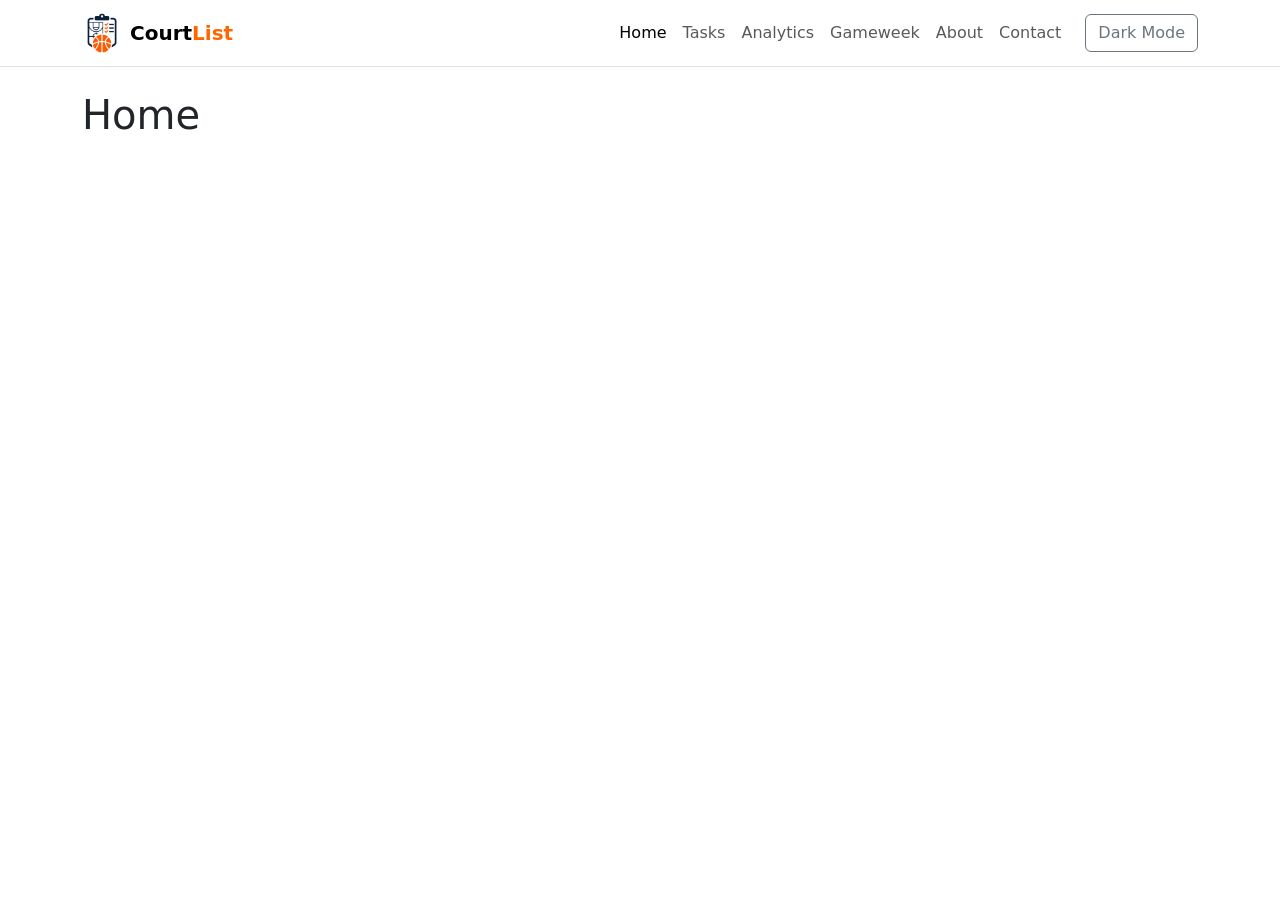
==== index.html @ 0bdaf653 "Added shared navbar" ====
<!doctype html>
<html lang="en">
  <head>
    <meta charset="UTF-8" />
    <meta name="viewport" content="width=device-width, initial-scale=1.0" />
    <meta name="description" content="CourtList: task management for Euroleague game operations." />
    <meta name="author" content="stefancelo" />
    <link rel="icon" type="image/png" sizes="32x32" href="img/faviconcl.png" />
    <title>Home | CourtList</title>
    <link href="https://cdn.jsdelivr.net/npm/bootstrap@5.3.3/dist/css/bootstrap.min.css" rel="stylesheet" />
    <link rel="stylesheet" href="css/style.css" />
  </head>
  <body>
    <div id="site-header"></div>

    <main id="main-content" class="container py-4">
      <h1>Home</h1>
    </main>

    <div id="site-footer"></div>

    <script src="https://cdn.jsdelivr.net/npm/bootstrap@5.3.3/dist/js/bootstrap.bundle.min.js"></script>
    <script src="js/storage.js"></script>
    <script src="js/layout.js"></script>
    <script src="js/home.js"></script>
  </body>
</html>
---- css/style.css ----
:root {
  --cl-orange: #ff6500;
}

.text-orange {
  color: var(--cl-orange);
}
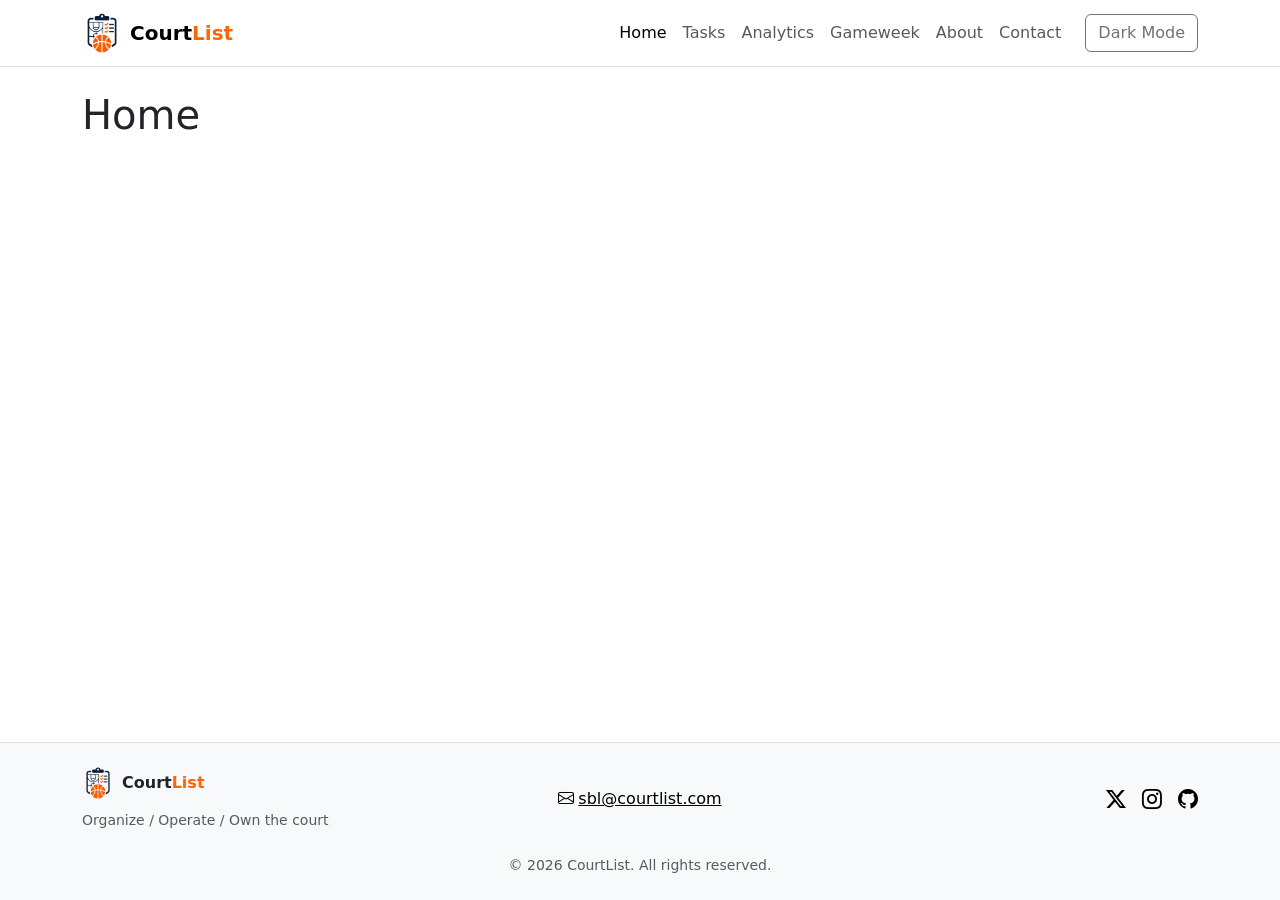
==== commit 11945016: "added shared footer with contact and social" ====
--- a/index.html
+++ b/index.html
@@ -7,7 +7,16 @@
     <meta name="author" content="stefancelo" />
     <link rel="icon" type="image/png" sizes="32x32" href="img/faviconcl.png" />
     <title>Home | CourtList</title>
-    <link href="https://cdn.jsdelivr.net/npm/bootstrap@5.3.3/dist/css/bootstrap.min.css" rel="stylesheet" />
+    <link
+      rel="stylesheet"
+      href="https://cdn.jsdelivr.net/npm/bootstrap@5.3.3/dist/css/bootstrap.min.css"
+      integrity="sha384-QWTKZyjpPEjISv5WaRU9OFeRpok6YctnYmDr5pNlyT2bRjXh0JMhjY6hW+ALEwIH"
+      crossorigin="anonymous" />
+    <link
+      rel="stylesheet"
+      href="https://cdn.jsdelivr.net/npm/bootstrap-icons@1.11.3/font/bootstrap-icons.min.css"
+      integrity="sha384-XGjxtQfXaH2tnPFa9x+ruJTuLE3Aa6LhHSWRr1XeTyhezb4abCG4ccI5AkVDxqC+"
+      crossorigin="anonymous" />
     <link rel="stylesheet" href="css/style.css" />
   </head>
   <body>
@@ -19,7 +28,10 @@
 
     <div id="site-footer"></div>
 
-    <script src="https://cdn.jsdelivr.net/npm/bootstrap@5.3.3/dist/js/bootstrap.bundle.min.js"></script>
+    <script
+      src="https://cdn.jsdelivr.net/npm/bootstrap@5.3.3/dist/js/bootstrap.bundle.min.js"
+      integrity="sha384-YvpcrYf0tY3lHB60NNkmXc5s9fDVZLESaAA55NDzOxhy9GkcIdslK1eN7N6jIeHz"
+      crossorigin="anonymous"></script>
     <script src="js/storage.js"></script>
     <script src="js/layout.js"></script>
     <script src="js/home.js"></script>
--- a/css/style.css
+++ b/css/style.css
@@ -5,4 +5,14 @@
 
 .text-orange {
   color: var(--cl-orange);
+}
+
+body {
+  min-height: 100vh;
+  display: flex;
+  flex-direction: column;
+}
+
+main {
+  flex: 1 0 auto;
 }
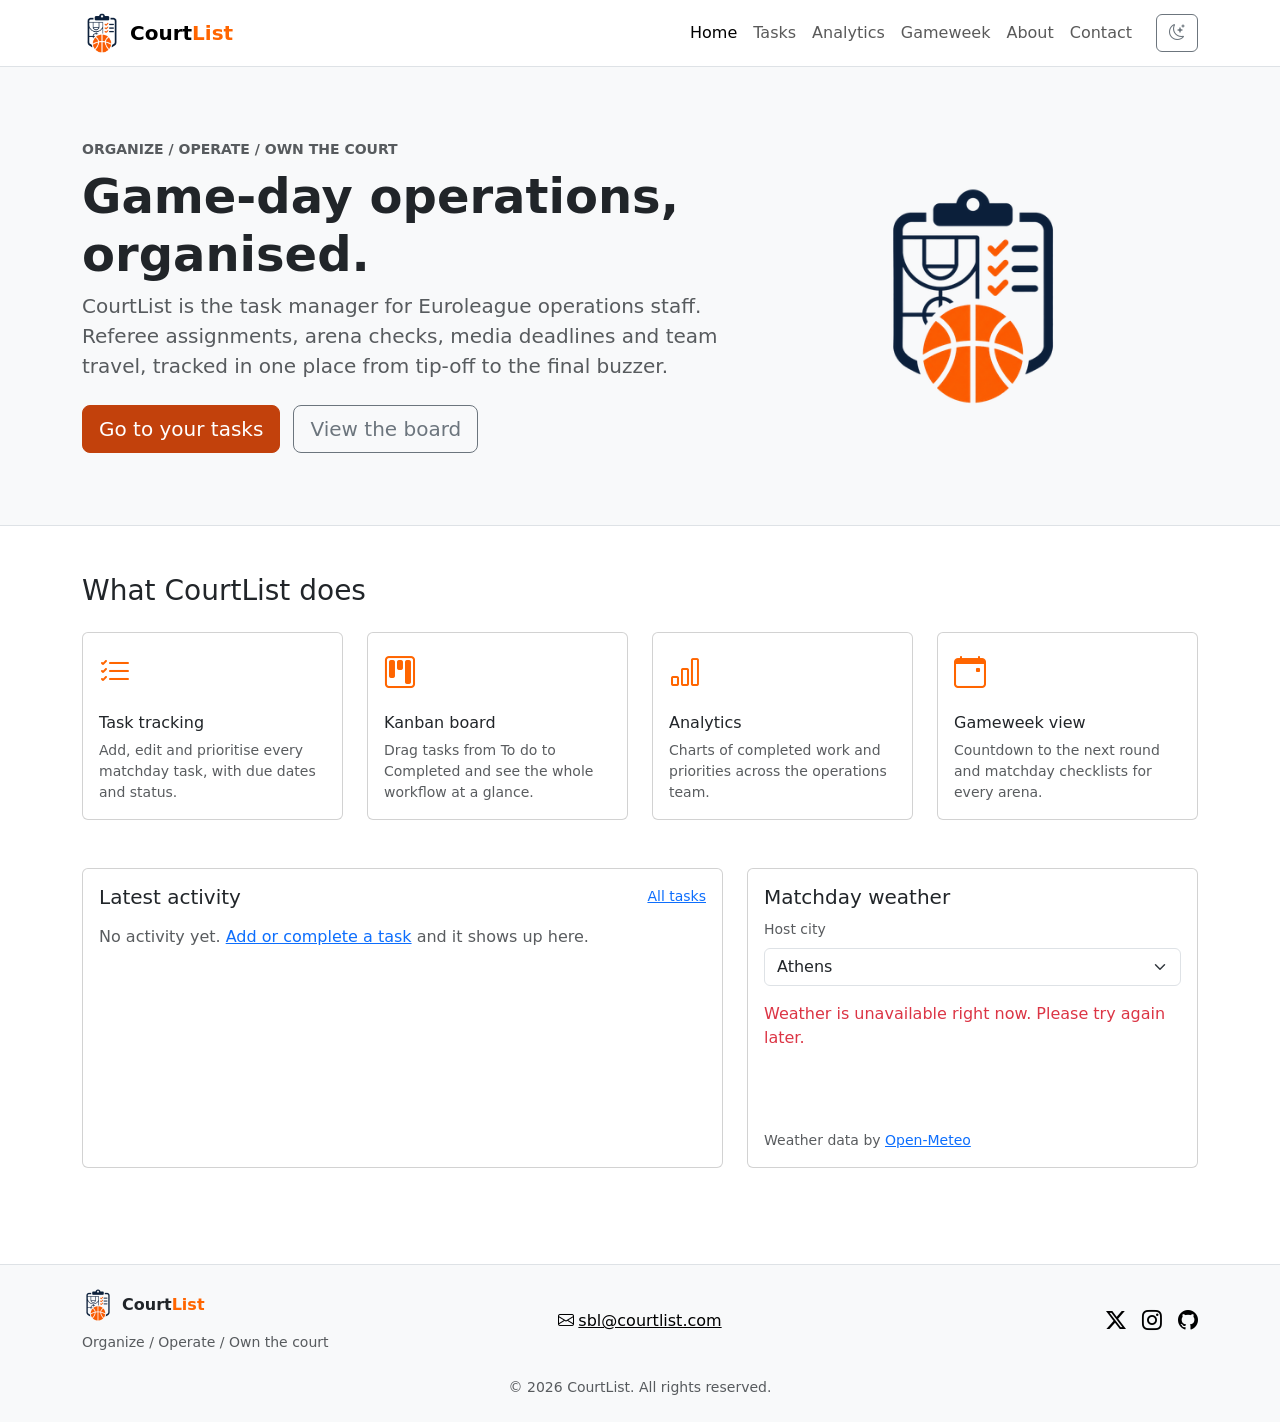
==== commit dca5f9e8: "added on home page: welcome section, weather api, latest activity, feature overview" ====
--- a/index.html
+++ b/index.html
@@ -22,8 +22,116 @@
   <body>
     <div id="site-header"></div>
 
-    <main id="main-content" class="container py-4">
-      <h1>Home</h1>
+    <main id="main-content">
+      <!-- Welcome section -->
+      <section class="py-5 border-bottom bg-body-tertiary" aria-labelledby="hero-heading">
+        <div class="container py-lg-4">
+          <div class="row align-items-center g-4">
+            <div class="col-lg-7">
+              <p class="text-uppercase small fw-semibold text-body-secondary mb-2">
+                Organize / Operate / Own the court
+              </p>
+              <h1 id="hero-heading" class="display-5 fw-bold">Game-day operations, organised.</h1>
+              <p class="lead text-body-secondary mb-4">
+                CourtList is the task manager for Euroleague operations staff. Referee assignments, arena checks, media
+                deadlines and team travel, tracked in one place from tip-off to the final buzzer.
+              </p>
+              <a href="tasks.html" class="btn btn-orange btn-lg">Go to your tasks</a>
+              <a href="analytics.html" class="btn btn-outline-secondary btn-lg ms-sm-2 mt-2 mt-sm-0">View the board</a>
+            </div>
+            <div class="col-lg-5 text-center d-none d-lg-block">
+              <img class="site-logo" src="img/logo-light.png" alt="" width="220" height="220" />
+            </div>
+          </div>
+        </div>
+      </section>
+
+      <!-- Products and features overview -->
+      <section class="container py-5" aria-labelledby="features-heading">
+        <h2 id="features-heading" class="h3 mb-4">What CourtList does</h2>
+        <div class="row g-4">
+          <div class="col-sm-6 col-lg-3">
+            <div class="card h-100">
+              <div class="card-body">
+                <i class="bi bi-list-check fs-2 text-orange" aria-hidden="true"></i>
+                <h3 class="h6 mt-3">Task tracking</h3>
+                <p class="small text-body-secondary mb-0">
+                  Add, edit and prioritise every matchday task, with due dates and status.
+                </p>
+              </div>
+            </div>
+          </div>
+          <div class="col-sm-6 col-lg-3">
+            <div class="card h-100">
+              <div class="card-body">
+                <i class="bi bi-kanban fs-2 text-orange" aria-hidden="true"></i>
+                <h3 class="h6 mt-3">Kanban board</h3>
+                <p class="small text-body-secondary mb-0">
+                  Drag tasks from To do to Completed and see the whole workflow at a glance.
+                </p>
+              </div>
+            </div>
+          </div>
+          <div class="col-sm-6 col-lg-3">
+            <div class="card h-100">
+              <div class="card-body">
+                <i class="bi bi-bar-chart fs-2 text-orange" aria-hidden="true"></i>
+                <h3 class="h6 mt-3">Analytics</h3>
+                <p class="small text-body-secondary mb-0">
+                  Charts of completed work and priorities across the operations team.
+                </p>
+              </div>
+            </div>
+          </div>
+          <div class="col-sm-6 col-lg-3">
+            <div class="card h-100">
+              <div class="card-body">
+                <i class="bi bi-calendar-event fs-2 text-orange" aria-hidden="true"></i>
+                <h3 class="h6 mt-3">Gameweek view</h3>
+                <p class="small text-body-secondary mb-0">
+                  Countdown to the next round and matchday checklists for every arena.
+                </p>
+              </div>
+            </div>
+          </div>
+        </div>
+      </section>
+
+      <!-- Latest activity and weather (Parts C and D) -->
+      <section class="container pb-5">
+        <div class="row g-4">
+          <div class="col-lg-7">
+            <div class="card h-100">
+              <div class="card-body">
+                <div class="d-flex justify-content-between align-items-center mb-3">
+                  <h2 class="h5 mb-0">Latest activity</h2>
+                  <a href="tasks.html" class="small">All tasks</a>
+                </div>
+                <ul id="activity-list" class="list-group list-group-flush"></ul>
+                <p id="activity-empty" class="text-body-secondary mb-0 d-none">
+                  No activity yet. <a href="tasks.html">Add or complete a task</a> and it shows up here.
+                </p>
+              </div>
+            </div>
+          </div>
+
+          <div class="col-lg-5">
+            <div class="card h-100">
+              <div class="card-body">
+                <h2 class="h5">Matchday weather</h2>
+                <label for="weather-city" class="form-label small text-body-secondary">Host city</label>
+                <select id="weather-city" class="form-select mb-3"></select>
+                <div id="weather-output" aria-live="polite">
+                  <p class="text-body-secondary mb-0">Loading weather…</p>
+                </div>
+                <p class="small text-body-secondary mt-3 mb-0">
+                  Weather data by <a href="https://open-meteo.com/" target="_blank" rel="noopener">Open-Meteo</a>
+                </p>
+              </div>
+            </div>
+          </div>
+        </div>
+      </section>
     </main>
 
     <div id="site-footer"></div>
--- a/css/style.css
+++ b/css/style.css
@@ -1,4 +1,3 @@
-
 :root {
   --cl-orange: #ff6500;
 }
@@ -15,4 +14,23 @@
 
 main {
   flex: 1 0 auto;
-}+}
+
+/* Brand button. A darker orange than the logo so white text meets WCAG contrast (about 5:1). */
+.btn-orange {
+  --bs-btn-color: #fff;
+  --bs-btn-bg: #c2410c;
+  --bs-btn-border-color: #c2410c;
+  --bs-btn-hover-color: #fff;
+  --bs-btn-hover-bg: #9a3412;
+  --bs-btn-hover-border-color: #9a3412;
+  --bs-btn-active-color: #fff;
+  --bs-btn-active-bg: #7c2d12;
+  --bs-btn-active-border-color: #7c2d12;
+}
+
+/* Reserve space for the weather widget so the layout doesn't jump while it loads */
+#weather-output {
+  min-height: 7rem;
+  transition: opacity 0.2s;
+}
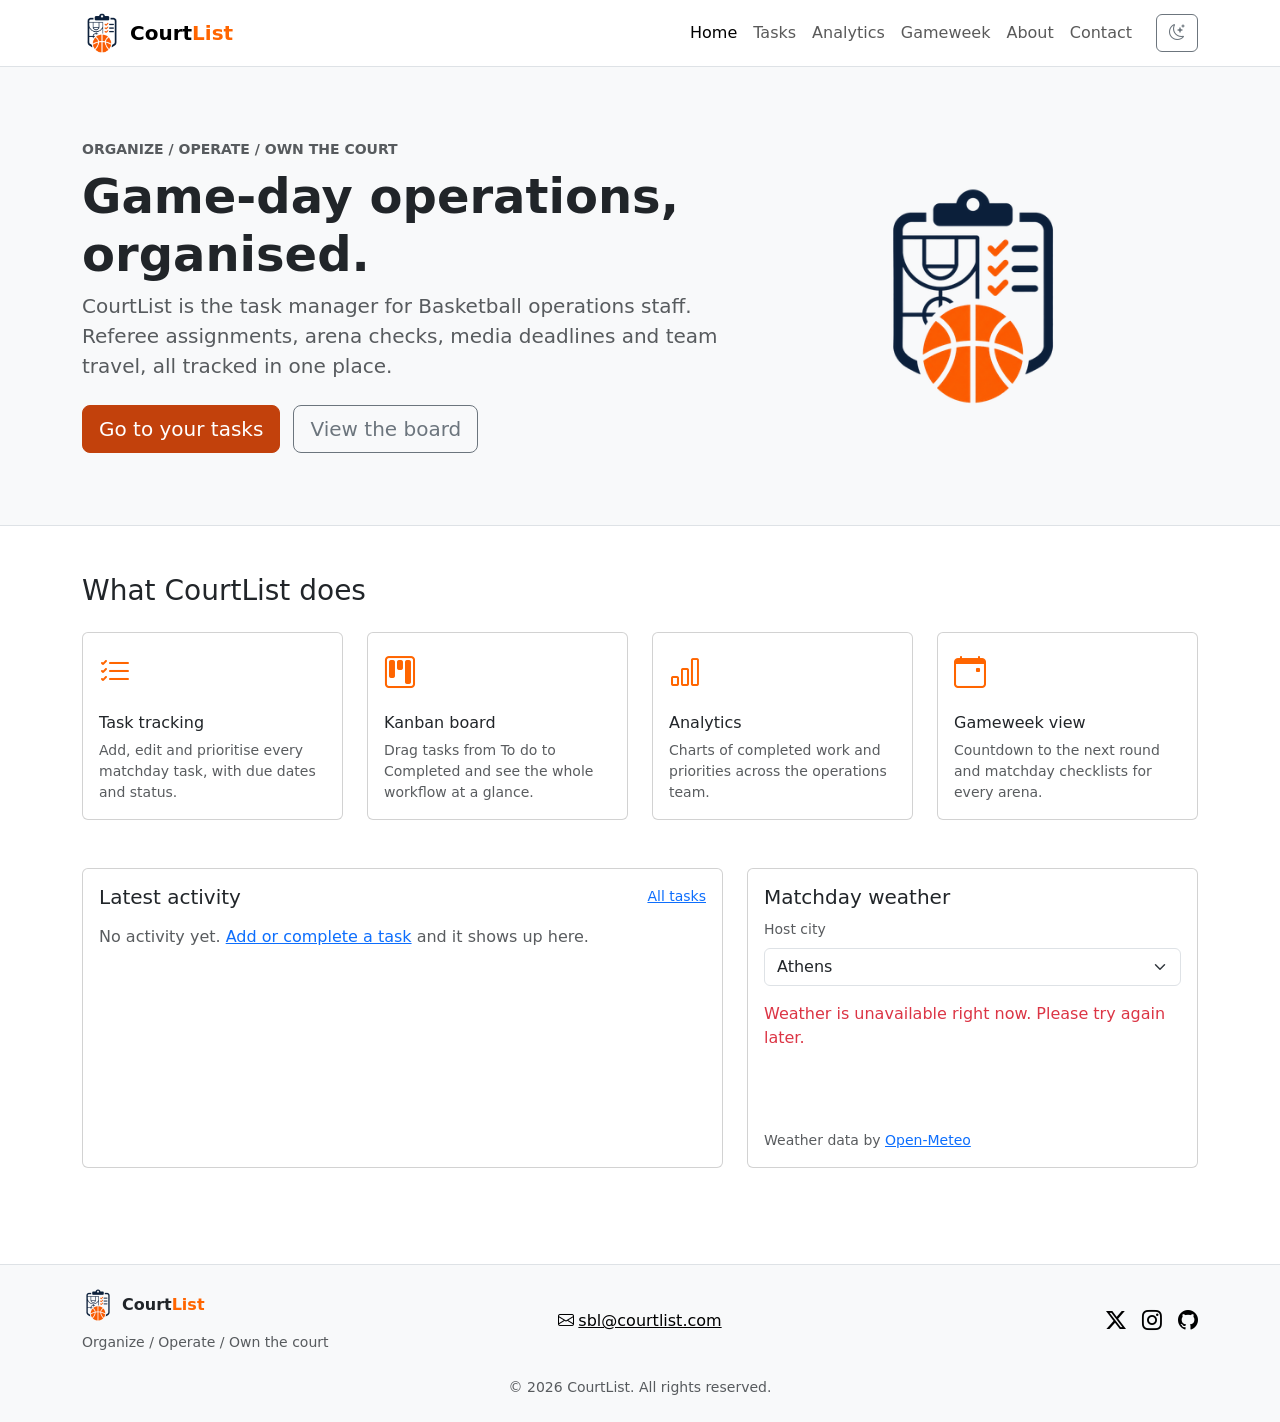
==== commit 2d8f7528: "added chart features on analytics page with chart.js" ====
--- a/index.html
+++ b/index.html
@@ -33,8 +33,8 @@
               </p>
               <h1 id="hero-heading" class="display-5 fw-bold">Game-day operations, organised.</h1>
               <p class="lead text-body-secondary mb-4">
-                CourtList is the task manager for Euroleague operations staff. Referee assignments, arena checks, media
-                deadlines and team travel, tracked in one place from tip-off to the final buzzer.
+                CourtList is the task manager for Basketball operations staff. Referee assignments, arena checks, media
+                deadlines and team travel, all tracked in one place.
               </p>
               <a href="tasks.html" class="btn btn-orange btn-lg">Go to your tasks</a>
               <a href="analytics.html" class="btn btn-outline-secondary btn-lg ms-sm-2 mt-2 mt-sm-0">View the board</a>
--- a/css/style.css
+++ b/css/style.css
@@ -34,3 +34,9 @@
   min-height: 7rem;
   transition: opacity 0.2s;
 }
+
+/* Fixed-height box for charts; Chart.js fills it */
+.chart-box {
+  position: relative;
+  height: 280px;
+}
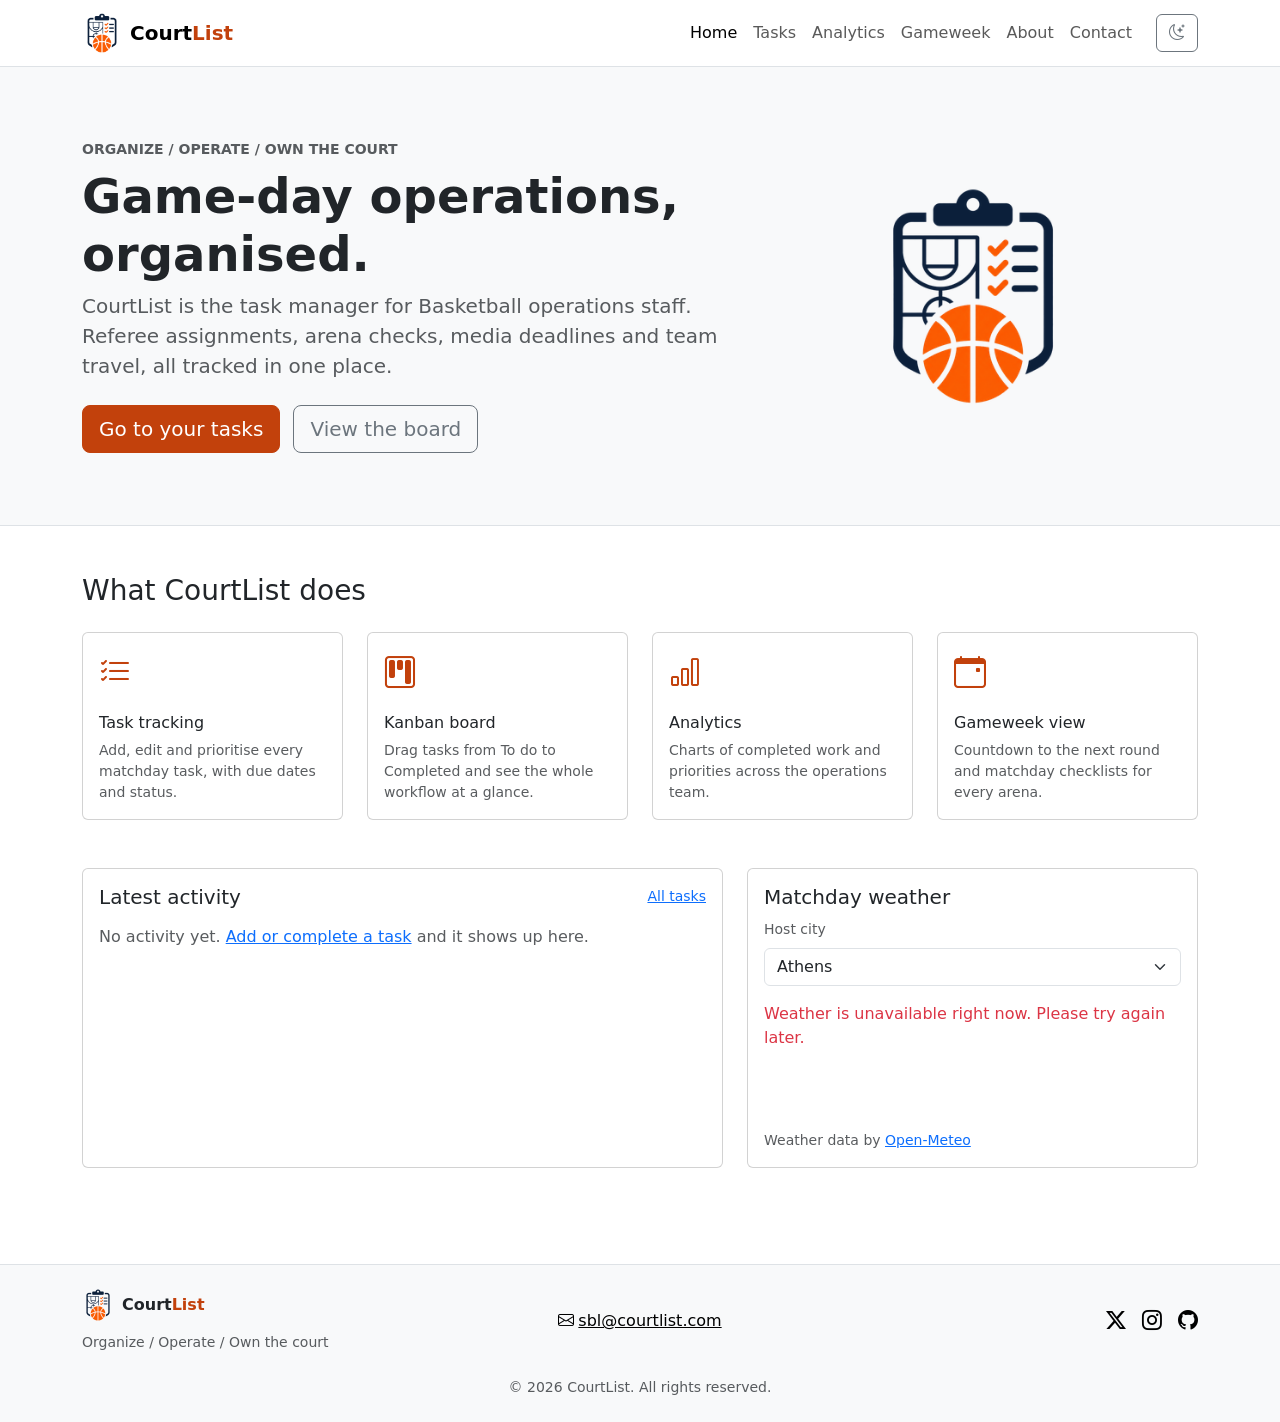
==== commit 59d1568d: "added preconnect for Bootstrap CDN on all pages for performance improvement" ====
--- a/index.html
+++ b/index.html
@@ -7,6 +7,7 @@
     <meta name="author" content="stefancelo" />
     <link rel="icon" type="image/png" sizes="32x32" href="img/faviconcl.png" />
     <title>Home | CourtList</title>
+    <link rel="preconnect" href="https://cdn.jsdelivr.net" crossorigin />
     <link
       rel="stylesheet"
       href="https://cdn.jsdelivr.net/npm/bootstrap@5.3.3/dist/css/bootstrap.min.css"
@@ -40,7 +41,7 @@
               <a href="analytics.html" class="btn btn-outline-secondary btn-lg ms-sm-2 mt-2 mt-sm-0">View the board</a>
             </div>
             <div class="col-lg-5 text-center d-none d-lg-block">
-              <img class="site-logo" src="img/logo-light.png" alt="" width="220" height="220" />
+              <img class="site-logo" src="img/logolight.png" alt="" width="220" height="220" />
             </div>
           </div>
         </div>
--- a/css/style.css
+++ b/css/style.css
@@ -1,4 +1,11 @@
-:root {
+/* New orange. Darker in light mode so orange text contrasts on white;
+   the brighter logo orange is used in dark mode, where it has enough contrast. */
+:root,
+[data-bs-theme="light"] {
+  --cl-orange: #c2410c;
+}
+
+[data-bs-theme="dark"] {
   --cl-orange: #ff6500;
 }
 
@@ -40,3 +47,80 @@
   position: relative;
   height: 280px;
 }
+
+/* Kanban board */
+.kanban-dropzone {
+  min-height: 8rem;
+}
+
+.kanban-card {
+  cursor: grab;
+}
+
+.kanban-card.dragging {
+  opacity: 0.5;
+}
+
+.kanban-column.drag-over {
+  outline: 2px dashed var(--cl-orange);
+  outline-offset: -4px;
+}
+
+/* Team member avatar: initials in a circle */
+.avatar {
+  width: 72px;
+  height: 72px;
+  border-radius: 50%;
+  display: flex;
+  align-items: center;
+  justify-content: center;
+  background-color: #be8015;
+  color: #fff;
+  font-weight: 700;
+  font-size: 1.4rem;
+}
+
+/* Carousel slide: dark brand background so Bootstrap's white arrows and indicators stay visible */
+.process-slide {
+  background-color: #0b1f3a;
+  color: #fff;
+  min-height: 240px;
+  padding: 3rem 4rem 3.5rem;
+}
+
+.process-slide p {
+  max-width: 36rem;
+}
+
+/* Gameweek countdown boxes */
+.countdown-box {
+  min-width: 4.5rem;
+  padding: 0.75rem 0.5rem;
+  border-radius: 0.5rem;
+  background-color: var(--bs-tertiary-bg);
+}
+
+.countdown-number {
+  display: block;
+  font-size: 2rem;
+  font-weight: 700;
+  font-variant-numeric: tabular-nums;
+}
+
+.countdown-label {
+  font-size: 0.75rem;
+  text-transform: uppercase;
+  color: var(--bs-secondary-color);
+}
+
+/* Bootstrap keeps the outline-secondary grey the same in dark mode, which fails contrast
+   on dark backgrounds. A lighter grey in dark mode gives about 6.5:1 or more. */
+[data-bs-theme="dark"] .btn-outline-secondary {
+  --bs-btn-color: #adb5bd;
+  --bs-btn-border-color: #adb5bd;
+}
+
+/* Reserve the navbar's height before layout.js inserts it, so the page doesn't jump */
+#site-header {
+  min-height: 67px;
+}
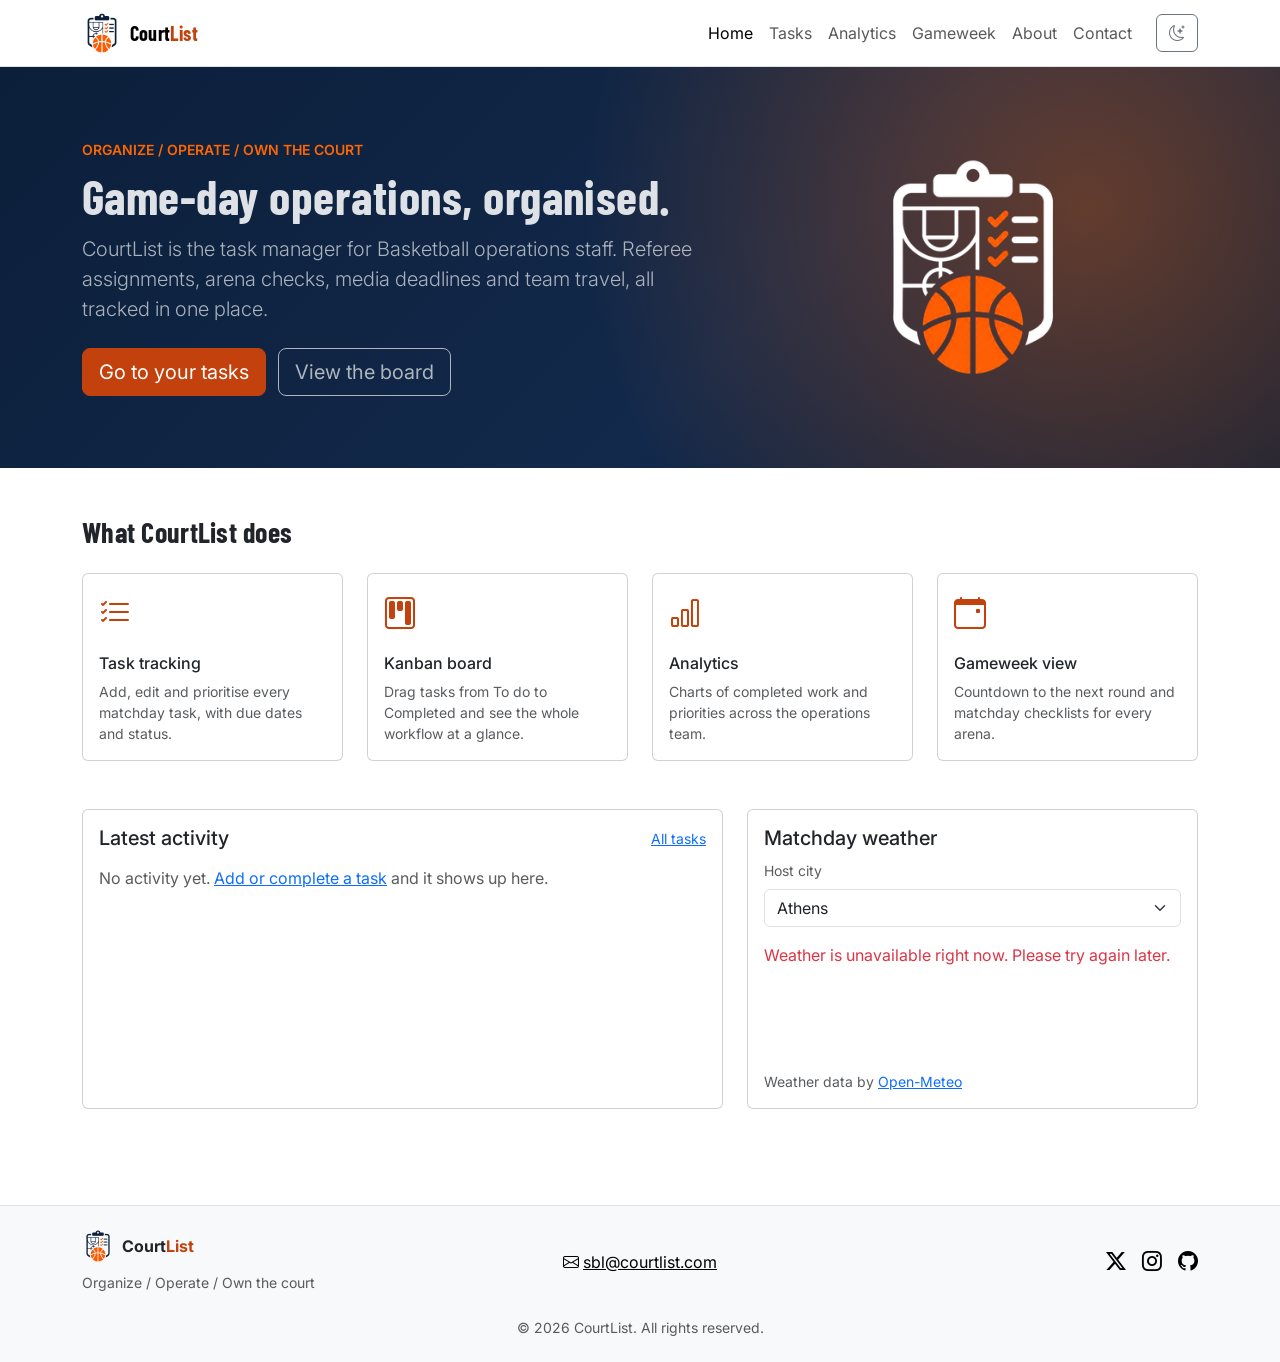
==== commit 27d21d71: "Added aesthetic upgrades including new font style and redesigned home hero" ====
--- a/index.html
+++ b/index.html
@@ -7,6 +7,11 @@
     <meta name="author" content="stefancelo" />
     <link rel="icon" type="image/png" sizes="32x32" href="img/faviconcl.png" />
     <title>Home | CourtList</title>
+    <link rel="preconnect" href="https://fonts.googleapis.com" />
+    <link rel="preconnect" href="https://fonts.gstatic.com" crossorigin />
+    <link
+      rel="stylesheet"
+      href="https://fonts.googleapis.com/css2?family=Barlow+Condensed:wght@600;700&family=Inter:wght@400;500;600;700&display=swap" />
     <link rel="preconnect" href="https://cdn.jsdelivr.net" crossorigin />
     <link
       rel="stylesheet"
@@ -25,13 +30,11 @@
 
     <main id="main-content">
       <!-- Welcome section -->
-      <section class="py-5 border-bottom bg-body-tertiary" aria-labelledby="hero-heading">
+      <section class="hero py-5" data-bs-theme="dark" aria-labelledby="hero-heading">
         <div class="container py-lg-4">
           <div class="row align-items-center g-4">
             <div class="col-lg-7">
-              <p class="text-uppercase small fw-semibold text-body-secondary mb-2">
-                Organize / Operate / Own the court
-              </p>
+              <p class="text-uppercase small fw-semibold text-orange mb-2">Organize / Operate / Own the court</p>
               <h1 id="hero-heading" class="display-5 fw-bold">Game-day operations, organised.</h1>
               <p class="lead text-body-secondary mb-4">
                 CourtList is the task manager for Basketball operations staff. Referee assignments, arena checks, media
@@ -41,7 +44,7 @@
               <a href="analytics.html" class="btn btn-outline-secondary btn-lg ms-sm-2 mt-2 mt-sm-0">View the board</a>
             </div>
             <div class="col-lg-5 text-center d-none d-lg-block">
-              <img class="site-logo" src="img/logolight.png" alt="" width="220" height="220" />
+              <img src="img/logodark.png" alt="" width="220" height="220" />
             </div>
           </div>
         </div>
--- a/css/style.css
+++ b/css/style.css
@@ -124,3 +124,37 @@
 #site-header {
   min-height: 67px;
 }
+
+/* Mobile task list: the arrow on the "Description" button flips when expanded */
+.btn .bi-chevron-down {
+  display: inline-block;
+  transition: transform 0.2s;
+}
+
+.btn[aria-expanded="true"] .bi-chevron-down {
+  transform: rotate(180deg);
+}
+
+/* Typography: Inter for body text, Barlow Condensed for large headings (scoreboard feel) */
+:root {
+  --bs-body-font-family: "Inter", system-ui, -apple-system, "Segoe UI", Roboto, sans-serif;
+}
+
+h1,
+.display-5,
+.display-6,
+h2.h3,
+h2.h4,
+.navbar-brand,
+.countdown-number {
+  font-family: "Barlow Condensed", "Inter", sans-serif;
+  font-weight: 700;
+  letter-spacing: 0.01em;
+}
+
+/* Home hero: navy gradient with an orange glow, dark in both themes */
+.hero {
+  color: var(--bs-body-color);
+  background: radial-gradient(circle at 85% 35%, rgba(255, 101, 0, 0.35), transparent 45%),
+    linear-gradient(135deg, #0b1f3a 0%, #13294b 60%, #0b1f3a 100%);
+}
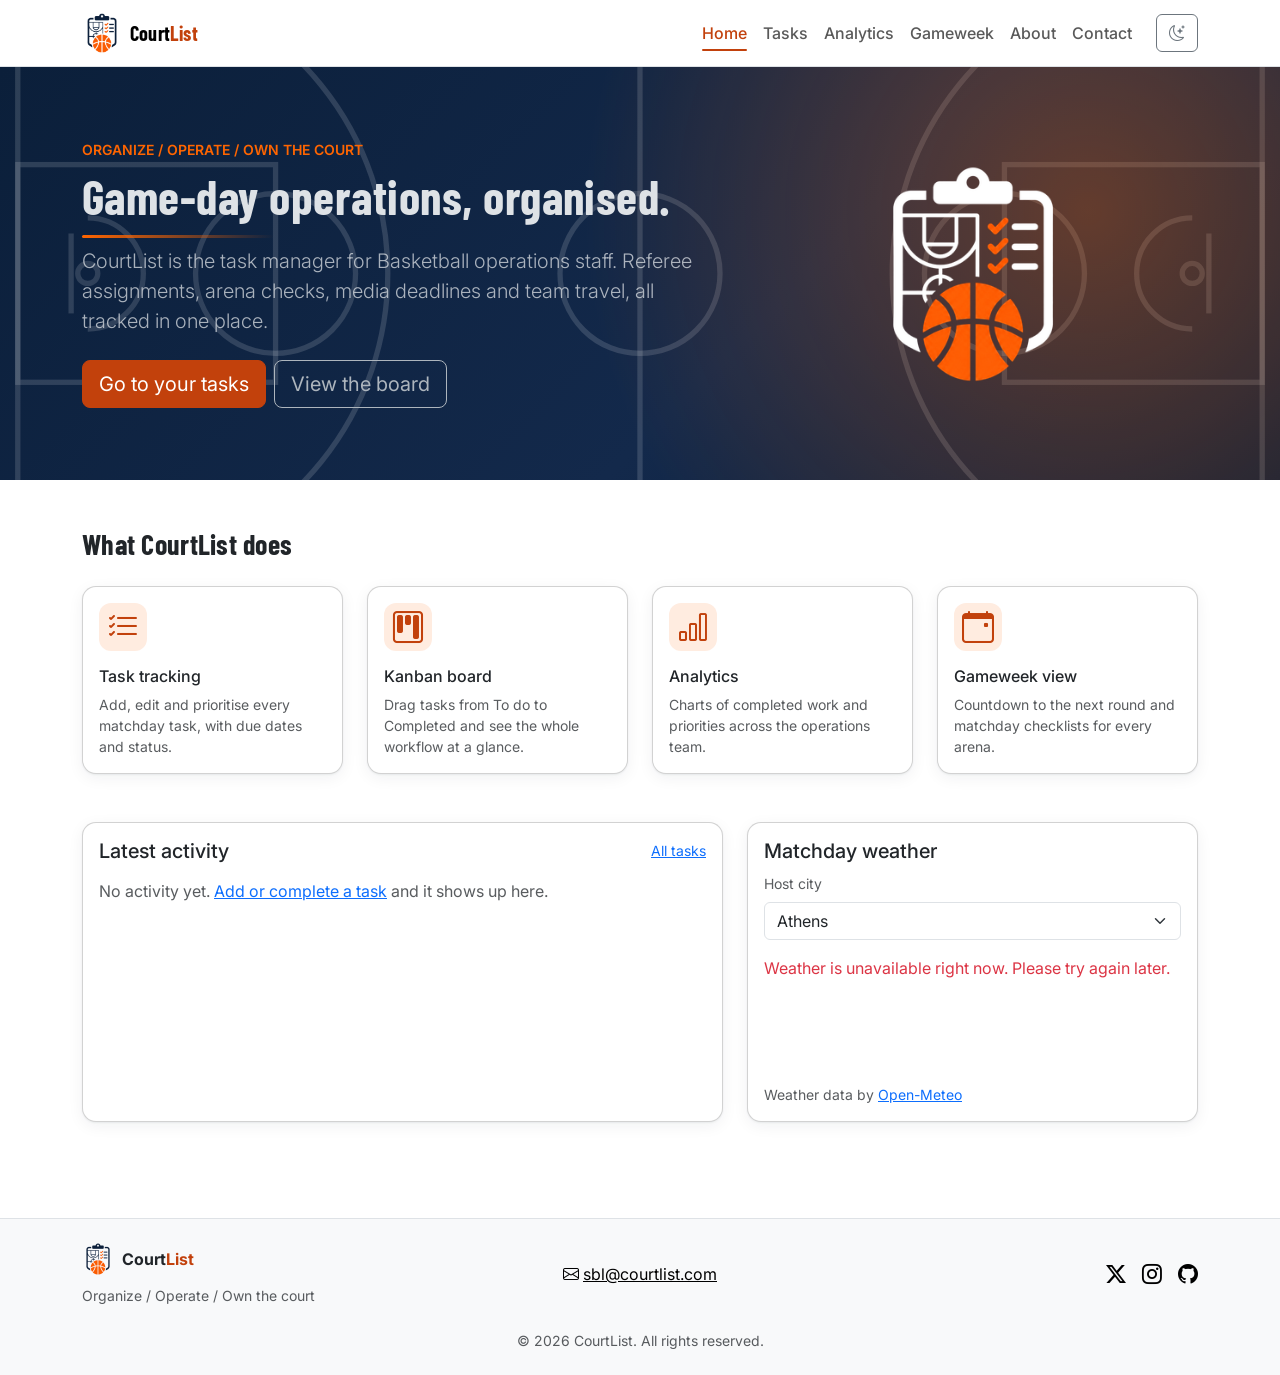
==== commit 2c87216d: "Fixed some issues with mobile view on gameweek and home page. +Added basketball court lines to the h" ====
--- a/index.html
+++ b/index.html
@@ -40,8 +40,10 @@
                 CourtList is the task manager for Basketball operations staff. Referee assignments, arena checks, media
                 deadlines and team travel, all tracked in one place.
               </p>
-              <a href="tasks.html" class="btn btn-orange btn-lg">Go to your tasks</a>
-              <a href="analytics.html" class="btn btn-outline-secondary btn-lg ms-sm-2 mt-2 mt-sm-0">View the board</a>
+              <div class="d-flex flex-wrap gap-2">
+                <a href="tasks.html" class="btn btn-orange btn-lg">Go to your tasks</a>
+                <a href="analytics.html" class="btn btn-outline-secondary btn-lg">View the board</a>
+              </div>
             </div>
             <div class="col-lg-5 text-center d-none d-lg-block">
               <img src="img/logodark.png" alt="" width="220" height="220" />
--- a/css/style.css
+++ b/css/style.css
@@ -120,8 +120,13 @@
   --bs-btn-border-color: #adb5bd;
 }
 
-/* Reserve the navbar's height before layout.js inserts it, so the page doesn't jump */
+/* The header wrapper is the sticky element: the navbar inside it can't stick on its own,
+   because a sticky element only sticks within its parent, and this div is its parent.
+   min-height reserves the navbar's space before layout.js inserts it (no layout shift). */
 #site-header {
+  position: sticky;
+  top: 0;
+  z-index: 1030;
   min-height: 67px;
 }
 
@@ -152,9 +157,106 @@
   letter-spacing: 0.01em;
 }
 
-/* Home hero: navy gradient with an orange glow, dark in both themes */
+/* Home hero: orange glow, faint court lines and a navy gradient, dark in both themes.
+   Layers are listed top to bottom: the first one is drawn on top. */
 .hero {
   color: var(--bs-body-color);
-  background: radial-gradient(circle at 85% 35%, rgba(255, 101, 0, 0.35), transparent 45%),
+  background:
+    radial-gradient(circle at 85% 35%, rgba(255, 101, 0, 0.35), transparent 45%),
+    url("../img/court.svg") center / cover no-repeat,
     linear-gradient(135deg, #0b1f3a 0%, #13294b 60%, #0b1f3a 100%);
 }
+
+/* Cards: rounder corners and a soft shadow instead of a hard border */
+.card {
+  --bs-card-border-radius: 0.875rem;
+  --bs-card-inner-border-radius: calc(0.875rem - 1px);
+  --bs-card-border-color: var(--bs-border-color-translucent);
+  box-shadow:
+    0 1px 2px rgba(11, 31, 58, 0.06),
+    0 4px 16px rgba(11, 31, 58, 0.06);
+}
+
+[data-bs-theme="dark"] .card {
+  box-shadow: 0 4px 16px rgba(0, 0, 0, 0.35);
+}
+
+/* Home feature cards and About team cards lift slightly on hover */
+section[aria-labelledby="features-heading"] .card,
+#team-grid .card {
+  transition:
+    transform 0.2s,
+    box-shadow 0.2s;
+}
+
+section[aria-labelledby="features-heading"] .card:hover,
+#team-grid .card:hover {
+  transform: translateY(-4px);
+  box-shadow: 0 10px 28px rgba(11, 31, 58, 0.14);
+}
+
+/* Home feature icons sit on a soft orange tile */
+section[aria-labelledby="features-heading"] .card .bi {
+  display: inline-flex;
+  align-items: center;
+  justify-content: center;
+  width: 3rem;
+  height: 3rem;
+  border-radius: 0.75rem;
+  background-color: rgba(255, 101, 0, 0.12);
+}
+
+/* Respect users who turn off animations in their operating system */
+@media (prefers-reduced-motion: reduce) {
+  section[aria-labelledby="features-heading"] .card,
+  #team-grid .card {
+    transition: none;
+  }
+
+  section[aria-labelledby="features-heading"] .card:hover,
+  #team-grid .card:hover {
+    transform: none;
+  }
+}
+
+/* Thin orange line under each page title that fades out to the right */
+main h1::after {
+  content: "";
+  display: block;
+  width: 12rem;
+  height: 3px;
+  margin-top: 0.6rem;
+  border-radius: 3px;
+  background: linear-gradient(90deg, var(--cl-orange), transparent);
+}
+
+/* Navbar: slightly transparent background with a blur ("frosted glass") */
+.site-navbar {
+  background-color: rgba(var(--bs-body-bg-rgb), 0.6);
+  -webkit-backdrop-filter: blur(10px);
+  backdrop-filter: blur(10px);
+}
+
+/* Current page link in brand orange */
+.navbar .nav-link {
+  position: relative;
+  font-weight: 500;
+}
+
+.navbar .nav-link.active {
+  color: var(--cl-orange);
+}
+
+/* On desktop, a short orange underline under the current page link */
+@media (min-width: 992px) {
+  .navbar .nav-link.active::after {
+    content: "";
+    position: absolute;
+    left: var(--bs-navbar-nav-link-padding-x);
+    right: var(--bs-navbar-nav-link-padding-x);
+    bottom: 0.1rem;
+    height: 2px;
+    border-radius: 2px;
+    background-color: var(--cl-orange);
+  }
+}
